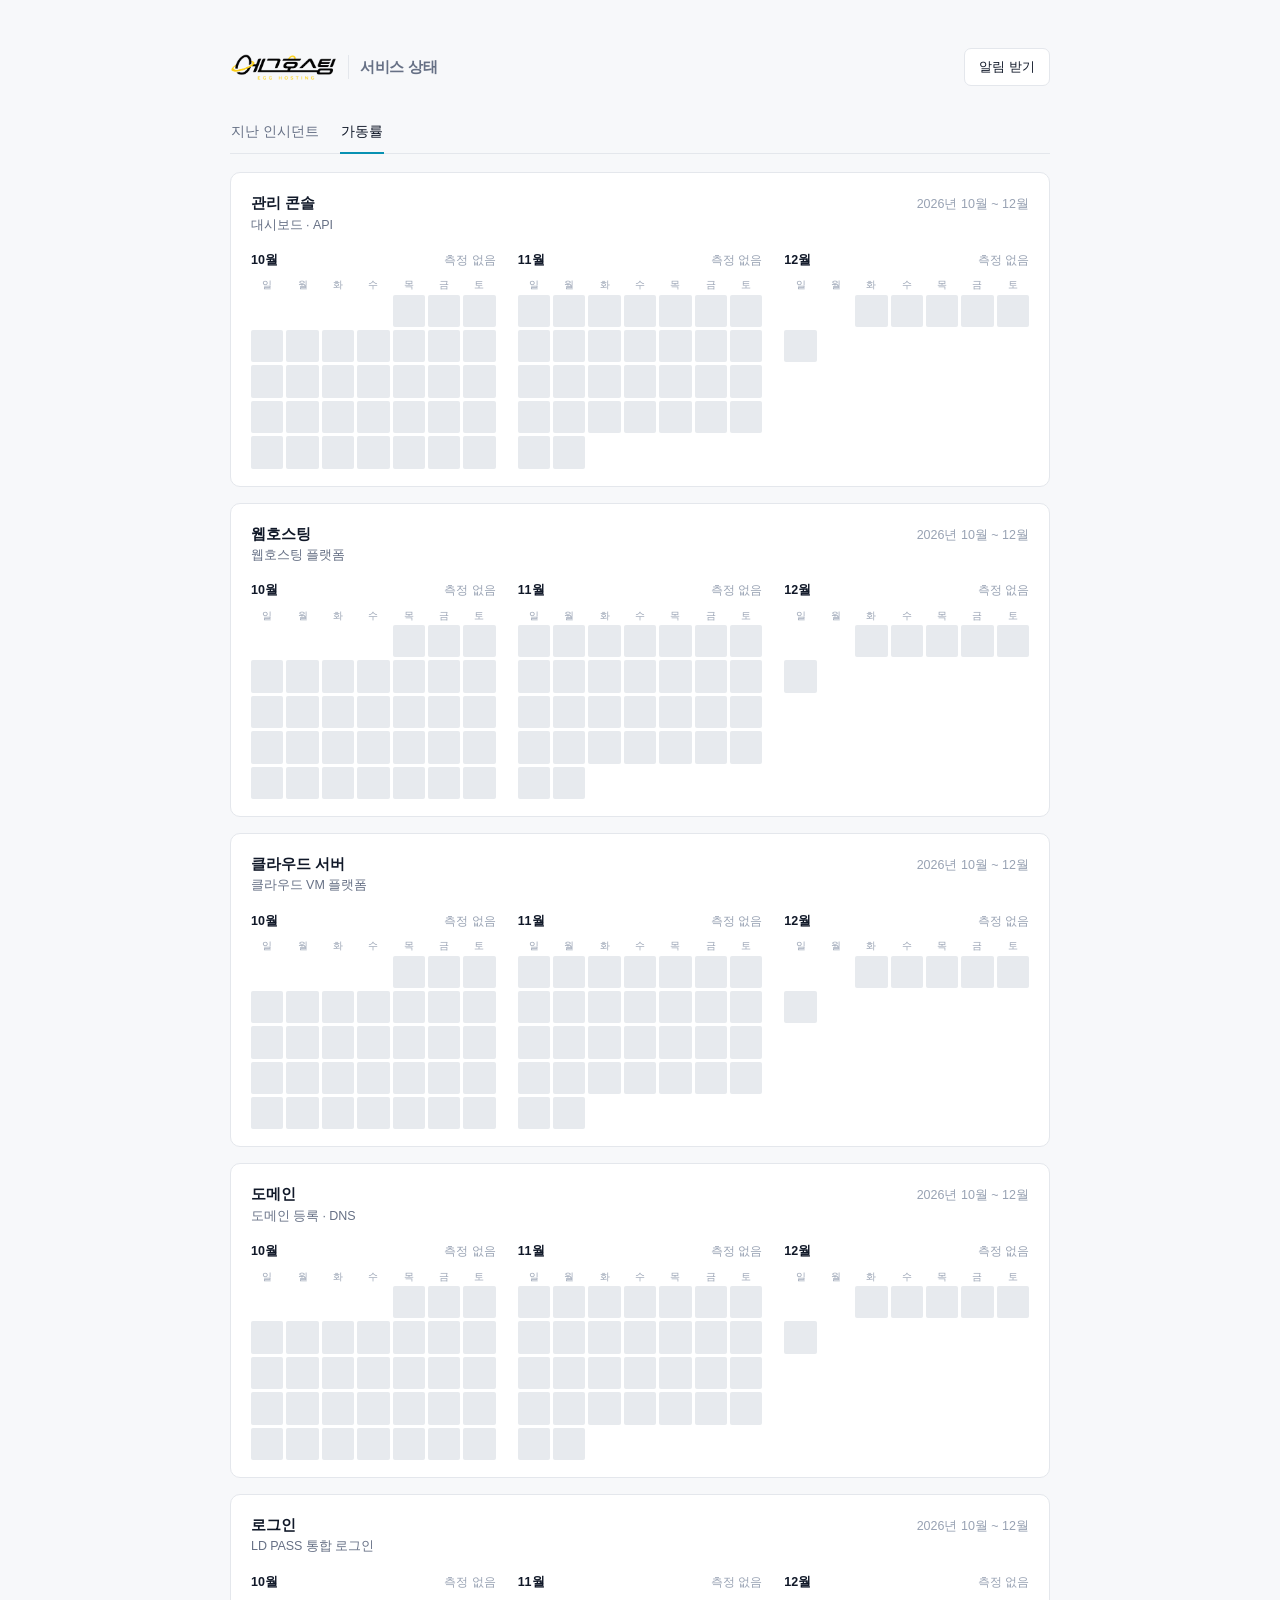
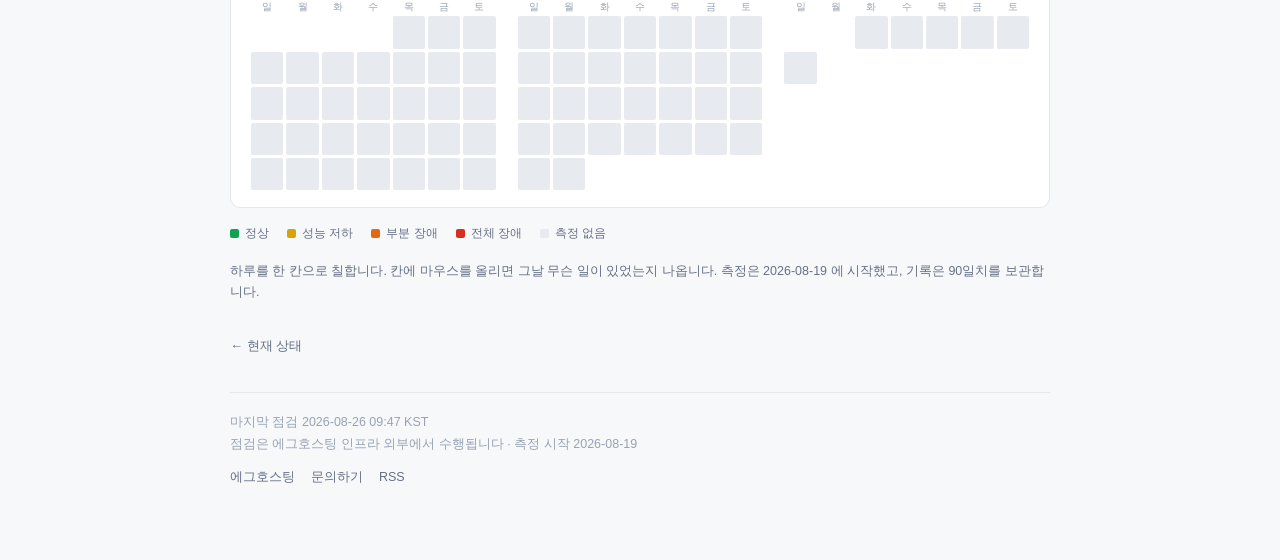
==== docs/uptime/index.html @ f5d3a3f4 "feat: 가동률 화면(/uptime) — 월 달력으로 status.claude.com/uptime 과 같은 형태다. 컴포넌트마다 석 달 달력을 놓고 하루를 한 칸으로 칠한다. 달" ====
<!doctype html>
<html lang="ko">
<head>
<meta charset="utf-8">
<meta name="viewport" content="width=device-width, initial-scale=1">
<title>가동률 — 에그호스팅 서비스 상태</title>
<meta name="description" content="에그호스팅 서비스별 월간 가동률. 에그호스팅 인프라 외부에서 측정합니다.">
<meta name="robots" content="noindex">
<link rel="alternate" type="application/rss+xml" title="에그호스팅 서비스 상태" href="../feed.xml">
<link rel="icon" type="image/png" href="../favicon.png">
<link rel="stylesheet" href="../common.css">
<style>
  /* 컴포넌트 한 덩어리 */
  .uc{border:1px solid var(--line);background:var(--surface);border-radius:10px;
    padding:19px 20px 17px;margin-bottom:16px}
  .uc-head{display:flex;align-items:baseline;justify-content:space-between;gap:14px;
    flex-wrap:wrap;margin-bottom:16px}
  .uc-name{font-size:14.5px;font-weight:600;letter-spacing:-.005em}
  .uc-desc{display:block;font-size:12.5px;color:var(--muted);font-weight:400;margin-top:1px}
  .uc-range{font-size:12.5px;color:var(--faint);white-space:nowrap;font-variant-numeric:tabular-nums}

  /* 달력 석 달 */
  .months{display:grid;grid-template-columns:repeat(3,1fr);gap:22px}
  .month-head{display:flex;align-items:baseline;justify-content:space-between;gap:8px;margin-bottom:8px}
  .month-name{font-size:12.5px;font-weight:600;margin:0}
  .month-rate{font-size:12px;color:var(--muted);font-variant-numeric:tabular-nums}
  .month-rate.none{color:var(--faint)}

  /* 요일 머리 + 날짜 칸. 한 줄 7칸으로 실제 달력처럼 놓는다. */
  .dow{display:grid;grid-template-columns:repeat(7,1fr);gap:3px;margin-bottom:3px}
  .dow span{font-size:9.5px;color:var(--faint);text-align:center;line-height:1.4}
  .days{display:grid;grid-template-columns:repeat(7,1fr);gap:3px}
  .day{aspect-ratio:1;border-radius:2px;background:var(--nodata);cursor:default;
    transition:opacity .1s}
  .day.ok{background:var(--ok)} .day.degraded{background:var(--degraded)}
  .day.partial{background:var(--partial)} .day.major{background:var(--major)}
  .day.blank{background:transparent;cursor:default}
  .day:not(.blank):hover{opacity:.6}

  .cap{margin:18px 0 0;font-size:12.5px;color:var(--muted);line-height:1.7}

  @media (max-width:640px){
    .months{grid-template-columns:1fr;gap:20px}
    .uc{padding:16px 14px 14px}
  }
</style>
</head>
<body>
<div class="wrap">
  <header>
    <div class="brand">
      <a href="https://egghosting.com" title="에그호스팅">
        <img class="logo-light" src="../logo-light.png" alt="에그호스팅" width="320" height="81">
        <img class="logo-dark" src="../logo-dark.png" alt="에그호스팅" width="320" height="81">
      </a>
      <h1>서비스 상태</h1>
    </div>
    <div class="subscribe">
      <button class="sub-btn" id="subBtn" aria-expanded="false">알림 받기</button>
      <div class="sub-panel" id="subPanel">
        <p>RSS 리더에 아래 주소를 등록하면 인시던트가 올라올 때 알림을 받을 수 있습니다.</p>
        <a href="../feed.xml" id="feedLink">RSS 피드 열기</a>
      </div>
    </div>
  </header>

  <nav class="tabs">
    <a href="../#incidents">지난 인시던트</a>
    <a href="./" class="on" aria-current="page">가동률</a>
  </nav>

  <div id="panel"></div>

  <div class="legend">
    <span><i class="ok"></i>정상</span>
    <span><i class="degraded"></i>성능 저하</span>
    <span><i class="partial"></i>부분 장애</span>
    <span><i class="major"></i>전체 장애</span>
    <span><i></i>측정 없음</span>
  </div>

  <p class="cap" id="cap">하루를 한 칸으로 칠합니다. 칸에 마우스를 올리면 그날 무슨 일이 있었는지 나옵니다.</p>

  <p class="back"><a href="../">← 현재 상태</a></p>

  <footer>
    <p id="checked">—</p>
    <p id="meta">점검은 에그호스팅 인프라 외부에서 수행됩니다</p>
    <p class="foot-links">
      <a href="https://egghosting.com">에그호스팅</a>
      <a href="https://egghosting.com/support">문의하기</a>
      <a href="../feed.xml">RSS</a>
    </p>
  </footer>
</div>

<div id="tip" role="tooltip"></div>

<script src="../common.js"></script>
<script>
/* 몇 달치를 보여줄지. status.claude.com 과 같이 석 달. */
const MONTHS = 3;

/* 보관 기간(probe.mjs 의 RETAIN_DAYS)보다 뒤로는 갈 수 없다. 데이터가 지워져 있다. */
const RETAIN_DAYS = 90;

const DOW = ['일', '월', '화', '수', '목', '금', '토'];

let STATE = null;
let CORRECTIONS = [];

/** 오늘(KST)의 연·월. 달력의 기준점이다. */
function thisMonth() {
  const k = new Date(Date.now() + 9 * 3600 * 1000);
  return { y: k.getUTCFullYear(), m: k.getUTCMonth() + 1 };
}

function shift({ y, m }, by) {
  const t = (y * 12 + (m - 1)) + by;
  return { y: Math.floor(t / 12), m: (t % 12) + 1 };
}

const pad = (n) => String(n).padStart(2, '0');
const keyOf = (y, m, d) => `${y}-${pad(m)}-${pad(d)}`;

/** 그 달의 날짜 키를 전부. 오늘 이후는 뺀다 — 아직 오지 않은 날을 회색으로 그리면 장애처럼 보인다. */
function daysOf(y, m) {
  const last = new Date(Date.UTC(y, m, 0)).getUTCDate();
  const today = dayKeys(1)[0];
  const out = [];
  for (let d = 1; d <= last; d += 1) {
    const key = keyOf(y, m, d);
    out.push({ key, future: key > today });
  }
  return out;
}

/** 그 달 무슨 요일부터 시작하는지. 앞을 빈 칸으로 채워 달력 모양을 맞춘다. */
const firstDow = (y, m) => new Date(Date.UTC(y, m - 1, 1)).getUTCDay();

/**
 * 한 달 가동률.
 *
 * <p>잰 날만 센다. 측정 시작 전이나 빠진 날을 100%로 치면 실제보다 좋아 보인다.
 * 잰 날이 하나도 없으면 숫자를 만들지 않고 「측정 없음」이라고 쓴다.
 */
function monthRate(perDay, y, m) {
  let ok = 0;
  let total = 0;
  let measured = 0;
  for (const { key } of daysOf(y, m)) {
    const c = perDay[key];
    if (!c || !c.total) continue;
    ok += c.ok;
    total += c.total;
    measured += 1;
  }
  if (!total) return { text: '측정 없음', none: true, measured: 0 };
  const pct = (ok / total) * 100;
  // 99.999% 를 100% 로 올려 적지 않는다. 한 번이라도 떨어졌으면 100 이 아니다.
  const text = (ok === total ? '100' : Math.floor(pct * 100) / 100).toString() + '%';
  return { text, none: false, measured };
}

function tipFor(compId, key, cell) {
  const g = grade(cell);
  const measured = Boolean(cell && cell.total);
  const started = STATE && STATE.startedAt;
  const state = measured ? g.label : (started && key < started ? '측정 시작 전' : '측정 없음');
  const cause = causeText(cell);
  const slow = cell && cell.slow ? cell.slow : 0;
  const fix = CORRECTIONS.find((c) => c.component === compId && c.day === key);
  return `<div class="t-date">${esc(longDate(key))}</div>
    <div class="t-state"><i class="${measured ? g.cls : ''}"></i>${esc(state)}</div>
    ${measured && SHOW_UPTIME ? `<div class="t-sub">${esc(downtimeText(cell))}</div>` : ''}
    ${cause ? `<div class="t-sub">${esc(cause)}</div>` : ''}
    ${slow ? `<div class="t-sub">느린 응답 ${slow}회</div>` : ''}
    ${fix ? `<div class="t-fix">보정됨 · ${esc(fix.reason)}</div>` : ''}`;
}

function render() {
  const comps = STATE.components || [];
  const daily = STATE.daily || {};
  const base = thisMonth();
  const months = [];
  for (let i = MONTHS - 1; i >= 0; i -= 1) months.push(shift(base, -i));

  const rangeText = `${months[0].y}년 ${months[0].m}월 ~ ${months[months.length - 1].m}월`;

  document.getElementById('panel').innerHTML = comps.map((c) => {
    const perDay = daily[c.id] || {};
    const cal = months.map(({ y, m }) => {
      const rate = monthRate(perDay, y, m);
      const blanks = Array.from({ length: firstDow(y, m) }, () => '<div class="day blank"></div>').join('');
      const cells = daysOf(y, m).map(({ key, future }) => {
        if (future) return '<div class="day blank"></div>';
        const g = grade(perDay[key]);
        return `<div class="day ${g.cls}" data-comp="${esc(c.id)}" data-key="${esc(key)}"></div>`;
      }).join('');
      return `<div class="month">
        <div class="month-head">
          <h3 class="month-name">${y === base.y ? '' : y + '년 '}${m}월</h3>
          ${SHOW_UPTIME ? `<span class="month-rate${rate.none ? ' none' : ''}">${esc(rate.text)}</span>` : ''}
        </div>
        <div class="dow">${DOW.map((d) => `<span>${d}</span>`).join('')}</div>
        <div class="days">${blanks}${cells}</div>
      </div>`;
    }).join('');

    return `<section class="uc">
      <div class="uc-head">
        <span class="uc-name">${esc(c.name)}<span class="uc-desc">${esc(c.desc)}</span></span>
        <span class="uc-range">${esc(rangeText)}</span>
      </div>
      <div class="months">${cal}</div>
    </section>`;
  }).join('');

  /* 칸이 많아 개별 리스너 대신 위임으로 처리한다. */
  const panel = document.getElementById('panel');
  panel.onmouseover = (e) => {
    const day = e.target.closest('.day');
    if (!day || !day.dataset.key) return;
    const cell = (daily[day.dataset.comp] || {})[day.dataset.key];
    showTip(day, tipFor(day.dataset.comp, day.dataset.key, cell));
  };
  panel.onmouseout = (e) => { if (e.target.closest('.day')) hideTip(); };
  panel.onmouseleave = hideTip;

  document.getElementById('checked').textContent =
    `마지막 점검 ${STATE.updatedAt ? fmtKst(STATE.updatedAt) : '—'}`;
  document.getElementById('meta').textContent =
    '점검은 에그호스팅 인프라 외부에서 수행됩니다'
    + (STATE.startedAt ? ` · 측정 시작 ${STATE.startedAt}` : '');

  if (STATE.startedAt) {
    document.getElementById('cap').textContent =
      `하루를 한 칸으로 칠합니다. 칸에 마우스를 올리면 그날 무슨 일이 있었는지 나옵니다.`
      + ` 측정은 ${STATE.startedAt} 에 시작했고, 기록은 ${RETAIN_DAYS}일치를 보관합니다.`;
  }
}

/* ── 구독 패널 (현재 상태 화면과 같은 동작) ── */
const subBtn = document.getElementById('subBtn');
const subPanel = document.getElementById('subPanel');
subBtn.addEventListener('click', () => {
  const open = subPanel.classList.toggle('open');
  subBtn.setAttribute('aria-expanded', String(open));
});
document.addEventListener('click', (e) => {
  if (subPanel.contains(e.target) || subBtn.contains(e.target)) return;
  subPanel.classList.remove('open');
  subBtn.setAttribute('aria-expanded', 'false');
});
document.getElementById('feedLink').href = new URL('../feed.xml', location.href).href;

function load() {
  fetch('../state.json', noStore)
    .then((r) => { if (!r.ok) throw new Error('HTTP ' + r.status); return r.json(); })
    .then((state) => {
      STATE = state;
      CORRECTIONS = Array.isArray(state.corrections) ? state.corrections : [];
      render();
    })
    .catch(() => {
      document.getElementById('panel').innerHTML =
        '<p class="cap">가동률을 불러오지 못했습니다.</p>';
    });
}

load();
setInterval(load, 300000);
window.addEventListener('scroll', hideTip, { passive: true });
</script>
</body>
</html>
---- docs/common.css ----
/*
  두 화면(현재 상태 · 가동률)이 같이 쓰는 껍데기.

  색·글꼴·헤더·푸터·툴팁이 여기 있다. 한쪽만 고쳐서 두 화면이 달라 보이는 일이
  없게 하려고 뺐다.
*/
  :root{
    --bg:#f7f8fa; --surface:#fff; --line:#e4e7ec; --line-soft:#eef0f4;
    --fg:#101828; --muted:#667085; --faint:#98a2b3;
    --accent:#0891b2;
    --ok:#12a150; --degraded:#d9a209; --partial:#e2680f; --major:#d92d20;
    --nodata:#e7eaee;
    --tip-bg:#1d2530; --tip-fg:#eef2f6; --tip-muted:#a7b2be; --tip-line:#333d4b;
  }
  @media (prefers-color-scheme:dark){
    :root{
      --bg:#0f1115; --surface:#161a21; --line:#252b35; --line-soft:#1e232b;
      --fg:#e6edf3; --muted:#93a0ae; --faint:#6b7885;
      --accent:#22d3ee;
      --ok:#2ea86a; --degraded:#c99a12; --partial:#d4711d; --major:#e05353;
      --nodata:#232830;
      --tip-bg:#252b35; --tip-fg:#e6edf3; --tip-muted:#93a0ae; --tip-line:#39414d;
    }
  }

  *{box-sizing:border-box}
  html{-webkit-text-size-adjust:100%}
  body{
    margin:0;background:var(--bg);color:var(--fg);
    font-family:-apple-system,BlinkMacSystemFont,"Pretendard","Apple SD Gothic Neo","Malgun Gothic",sans-serif;
    line-height:1.55;-webkit-font-smoothing:antialiased;
  }
  .wrap{max-width:860px;margin:0 auto;padding:48px 20px 72px}

  /* 헤더 · 구독 */
  header{display:flex;align-items:center;justify-content:space-between;gap:16px;
    flex-wrap:wrap;margin-bottom:30px}
  .brand{display:flex;align-items:center;gap:11px;min-width:0}
  .brand a{display:inline-flex;align-items:center;text-decoration:none}
  .brand img{height:27px;width:auto;display:block}
  /* 로고는 밝은 배경용·어두운 배경용 두 벌이다. 테마에 맞는 쪽만 남긴다. */
  .brand .logo-dark{display:none}
  @media (prefers-color-scheme:dark){
    .brand .logo-light{display:none}
    .brand .logo-dark{display:block}
  }
  .brand h1{font-size:15px;margin:0;font-weight:600;color:var(--muted);
    letter-spacing:-.01em;padding-left:11px;border-left:1px solid var(--line);
    white-space:nowrap}
  .subscribe{position:relative}
  .sub-btn{font:inherit;font-size:13px;font-weight:550;color:var(--fg);cursor:pointer;
    background:var(--surface);border:1px solid var(--line);border-radius:7px;padding:8px 14px}
  .sub-btn:hover{background:var(--line-soft)}
  .sub-panel{position:absolute;right:0;top:calc(100% + 7px);width:272px;z-index:20;
    background:var(--surface);border:1px solid var(--line);border-radius:9px;
    padding:15px 16px;box-shadow:0 8px 24px rgba(16,24,40,.10);display:none}
  .sub-panel.open{display:block}
  .sub-panel p{margin:0 0 10px;font-size:12.5px;color:var(--muted);line-height:1.65}
  .sub-panel a{display:inline-block;font-size:13px;color:var(--accent);text-decoration:none;font-weight:550}
  .sub-panel a:hover{text-decoration:underline}

  /* 범례 */
  .legend{display:flex;flex-wrap:wrap;gap:7px 18px;margin-top:12px;font-size:12px;color:var(--muted)}
  .legend span{display:inline-flex;align-items:center;gap:6px}
  .legend i{width:9px;height:9px;border-radius:2px;display:inline-block;background:var(--nodata)}
  .legend i.ok{background:var(--ok)} .legend i.degraded{background:var(--degraded)}
  .legend i.partial{background:var(--partial)} .legend i.major{background:var(--major)}

  /* 호버 툴팁 */
  #tip{position:fixed;z-index:60;pointer-events:none;opacity:0;transition:opacity .1s;
    background:var(--tip-bg);color:var(--tip-fg);border-radius:8px;padding:10px 13px;
    font-size:12.5px;line-height:1.6;max-width:270px;
    box-shadow:0 6px 20px rgba(16,24,40,.22)}
  #tip.show{opacity:1}
  #tip .t-date{font-weight:650;font-size:12.5px;margin-bottom:3px}
  #tip .t-state{display:flex;align-items:center;gap:6px;font-weight:550}
  #tip .t-state i{width:8px;height:8px;border-radius:2px;display:inline-block;background:var(--nodata)}
  #tip .t-state i.ok{background:var(--ok)} #tip .t-state i.degraded{background:var(--degraded)}
  #tip .t-state i.partial{background:var(--partial)} #tip .t-state i.major{background:var(--major)}
  #tip .t-fix{margin-top:5px;padding-top:5px;border-top:1px solid var(--tip-line);color:var(--tip-muted);font-size:11px}
  #tip .t-sub{color:var(--tip-muted);font-size:12px;margin-top:2px}
  #tip .t-inc{margin-top:8px;padding-top:8px;border-top:1px solid var(--tip-line);font-size:12px}
  #tip .t-inc .t-inc-h{display:block;color:var(--tip-muted);margin-bottom:3px}
  #tip .t-inc b{display:block;font-weight:550;margin-bottom:2px;line-height:1.45}
  #tip .t-inc b:last-child{margin-bottom:0}

  .section-title{font-size:15px;font-weight:650;margin:40px 0 6px;letter-spacing:-.01em}
  .section-sub{margin:0 0 16px;font-size:12.5px;color:var(--muted)}

  footer{margin-top:36px;padding-top:18px;border-top:1px solid var(--line);
    color:var(--faint);font-size:12.5px;line-height:1.8}
  footer p{margin:0}
  footer a{color:var(--muted);text-decoration:none}
  footer a:hover{color:var(--fg);text-decoration:underline}
  .foot-links{margin-top:10px;display:flex;flex-wrap:wrap;gap:16px}

  @media (max-width:560px){
    .wrap{padding:34px 15px 56px}
    #tip{max-width:220px}
  }

  /* 화면 사이 이동. status.claude.com 의 Incidents | Uptime 자리다. */
  .tabs{display:flex;gap:20px;margin:36px 0 18px;border-bottom:1px solid var(--line)}
  .tabs a{font-size:13.5px;font-weight:550;color:var(--muted);text-decoration:none;
    padding:0 1px 9px;margin-bottom:-1px;border-bottom:2px solid transparent}
  .tabs a:hover{color:var(--fg)}
  .tabs a.on{color:var(--fg);border-bottom-color:var(--accent)}
  .back{margin-top:32px;font-size:13px}
  .back a{color:var(--muted);text-decoration:none}
  .back a:hover{color:var(--fg);text-decoration:underline}
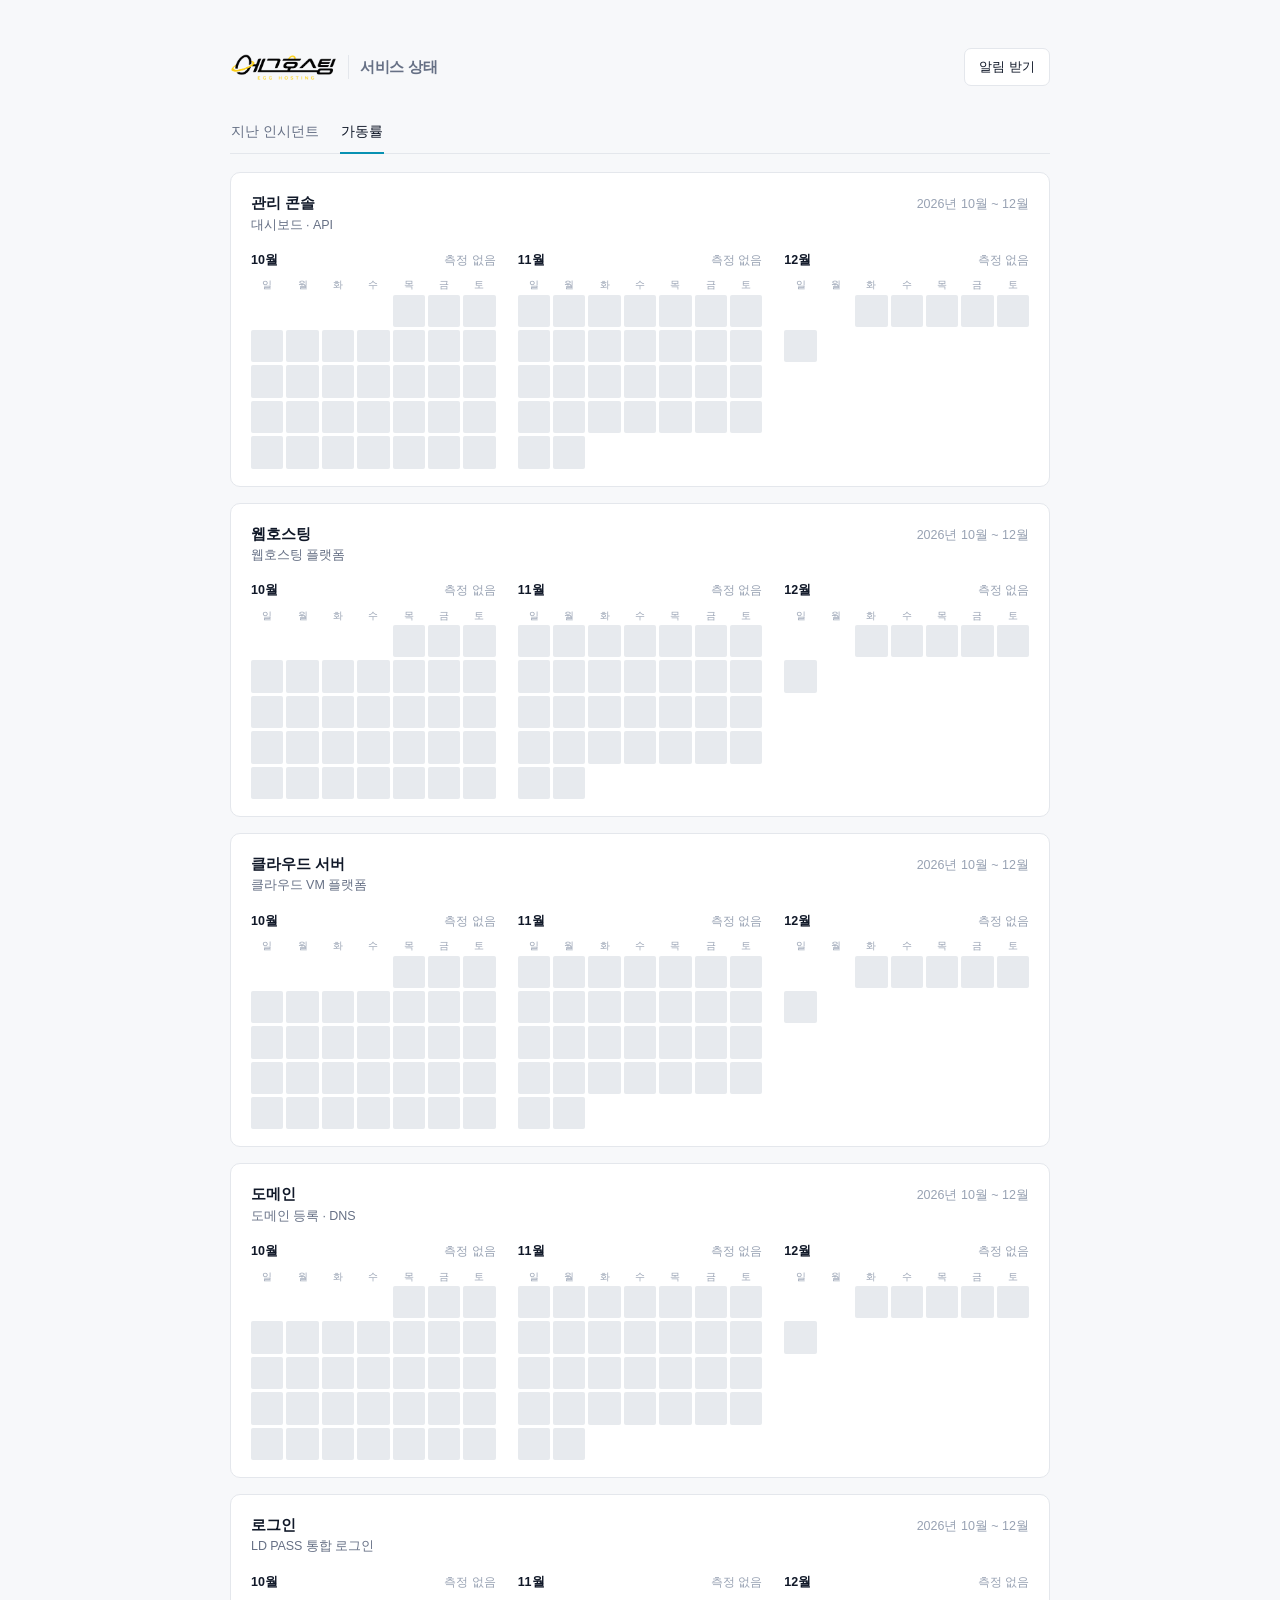
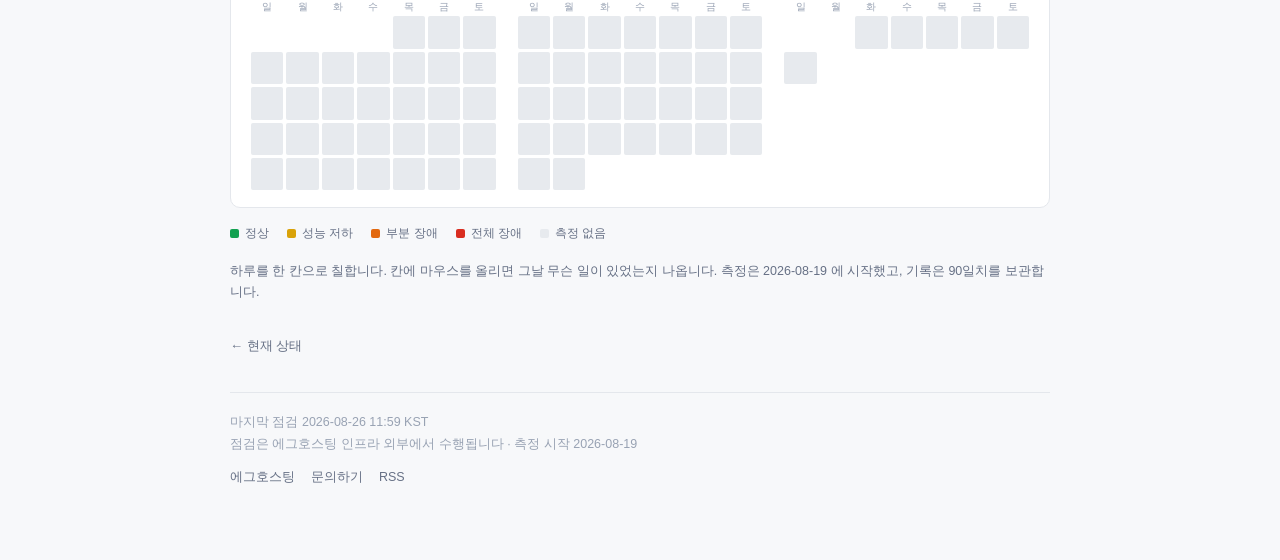
==== commit 960f87fd: "fix(uptime): 측정 시작 전의 달은 안 그린다 석 달을 고정으로 그리니 6·7월이 빈 회색 격자로 남아 가로의 2/3 를 먹었다. 클로드는 석 달치 데이터가 다 있어서 꽉" ====
--- a/docs/uptime/index.html
+++ b/docs/uptime/index.html
@@ -21,6 +21,8 @@
 
   /* 달력 석 달 */
   .months{display:grid;grid-template-columns:repeat(3,1fr);gap:22px}
+  /* 달이 적을 때 한 칸이 화면 폭만큼 늘어나면 네모가 커져서 달력으로 안 보인다. */
+  .months.few{grid-template-columns:repeat(auto-fit,minmax(0,220px));justify-content:start}
   .month-head{display:flex;align-items:baseline;justify-content:space-between;gap:8px;margin-bottom:8px}
   .month-name{font-size:12.5px;font-weight:600;margin:0}
   .month-rate{font-size:12px;color:var(--muted);font-variant-numeric:tabular-nums}
@@ -182,8 +184,22 @@
   const comps = STATE.components || [];
   const daily = STATE.daily || {};
   const base = thisMonth();
+  /*
+    측정 시작 전의 달은 그리지 않는다.
+
+    석 달을 고정으로 그리면 시작 전 달이 빈 회색 격자로 남아 가로의 절반을 먹는다.
+    없는 걸 자리까지 잡아 보여줄 이유가 없다. 데이터가 쌓이면 저절로 석 달이 된다.
+  */
+  const started = STATE.startedAt ? { y: Number(STATE.startedAt.slice(0, 4)), m: Number(STATE.startedAt.slice(5, 7)) } : null;
   const months = [];
-  for (let i = MONTHS - 1; i >= 0; i -= 1) months.push(shift(base, -i));
+  for (let i = MONTHS - 1; i >= 0; i -= 1) {
+    const m = shift(base, -i);
+    if (started && (m.y * 12 + m.m) < (started.y * 12 + started.m)) {
+      continue;
+    }
+    months.push(m);
+  }
+  if (months.length === 0) months.push(base);
 
   const rangeText = `${months[0].y}년 ${months[0].m}월 ~ ${months[months.length - 1].m}월`;
 
@@ -212,7 +228,7 @@
         <span class="uc-name">${esc(c.name)}<span class="uc-desc">${esc(c.desc)}</span></span>
         <span class="uc-range">${esc(rangeText)}</span>
       </div>
-      <div class="months">${cal}</div>
+      <div class="months${months.length < 3 ? ' few' : ''}">${cal}</div>
     </section>`;
   }).join('');
 
--- a/docs/common.css
+++ b/docs/common.css
@@ -108,3 +108,8 @@
   .back{margin-top:32px;font-size:13px}
   .back a{color:var(--muted);text-decoration:none}
   .back a:hover{color:var(--fg);text-decoration:underline}
+
+  /* 막대 위 한 줄. status.claude.com 의 「Uptime over the past 90 days.」 자리다. */
+  .uptime-link{margin:0 0 10px;font-size:12.5px;color:var(--muted)}
+  .uptime-link a{color:var(--accent);text-decoration:none}
+  .uptime-link a:hover{text-decoration:underline}
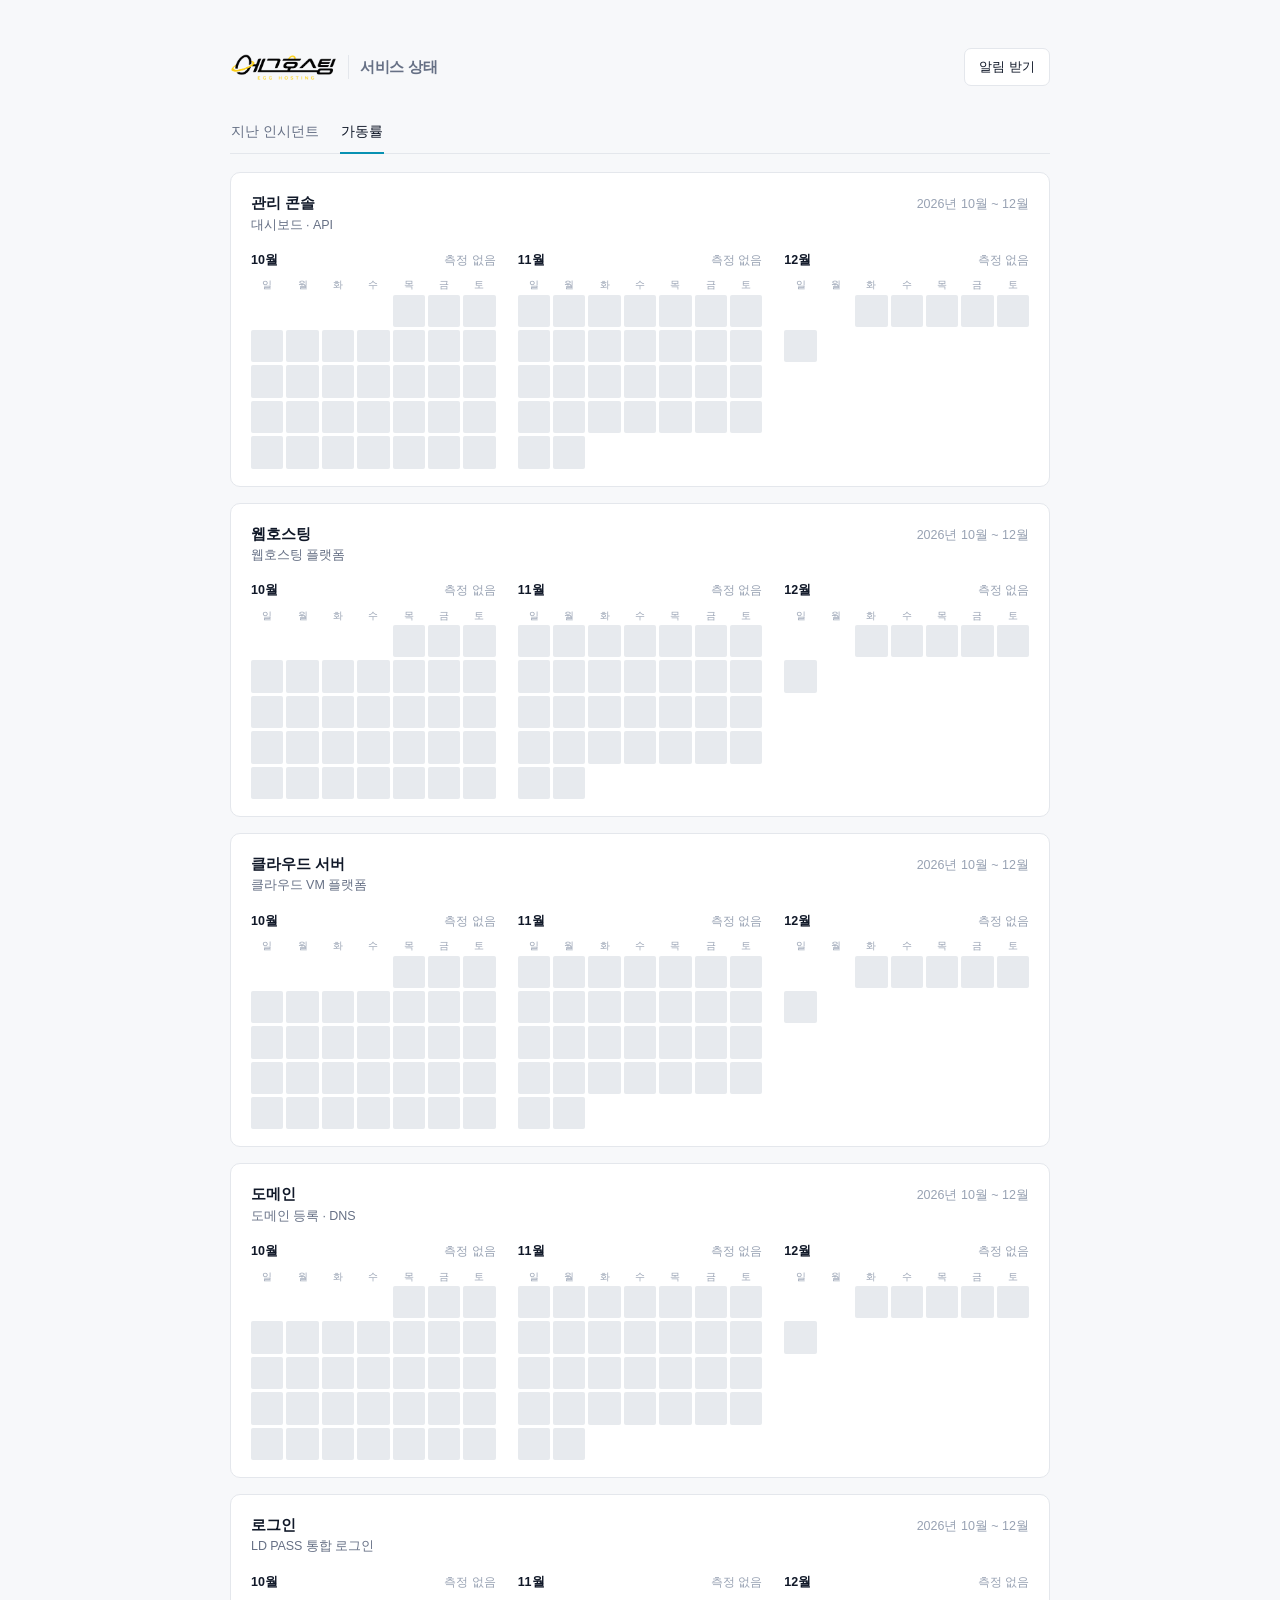
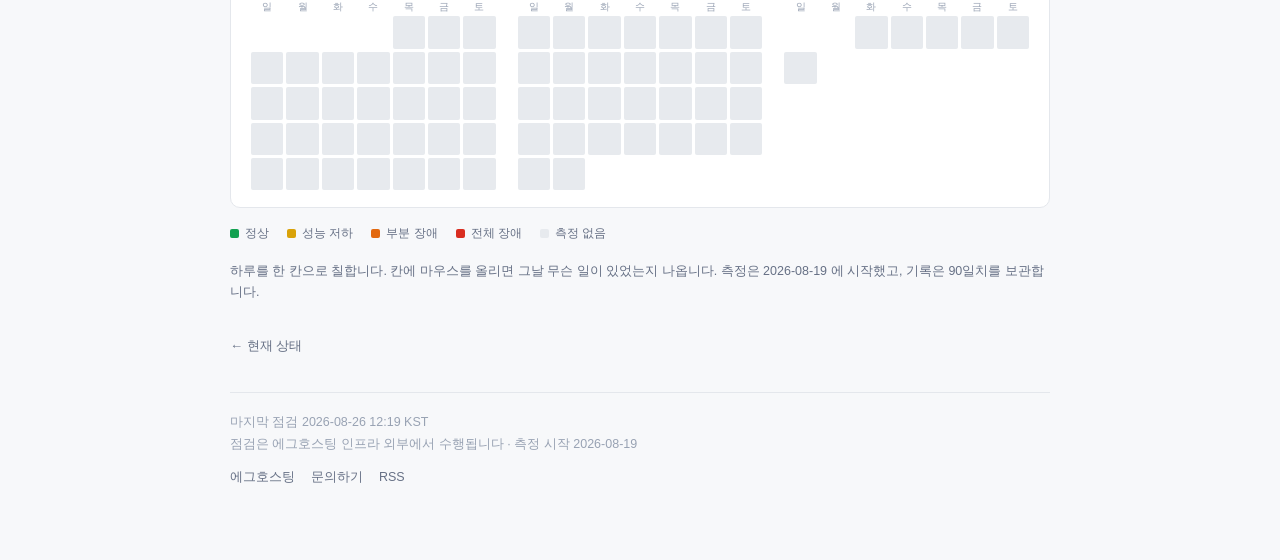
==== commit e910018e: "fix(uptime): 한 달뿐일 때 「8월 ~ 8월」 이라고 쓰지 않는다 측정 시작 전 달을 안 그리게 하고 나니 한 달만 남았는데, 기간 문구가 「2026년 8월 ~ 8월」 로" ====
--- a/docs/uptime/index.html
+++ b/docs/uptime/index.html
@@ -201,7 +201,14 @@
   }
   if (months.length === 0) months.push(base);
 
-  const rangeText = `${months[0].y}년 ${months[0].m}월 ~ ${months[months.length - 1].m}월`;
+  /* 한 달뿐이면 「8월 ~ 8월」 이라고 쓰지 않는다. 해가 갈리면 뒤쪽 해도 적는다. */
+  const first = months[0];
+  const last = months[months.length - 1];
+  const rangeText = months.length === 1
+    ? `${first.y}년 ${first.m}월`
+    : first.y === last.y
+      ? `${first.y}년 ${first.m}월 ~ ${last.m}월`
+      : `${first.y}년 ${first.m}월 ~ ${last.y}년 ${last.m}월`;
 
   document.getElementById('panel').innerHTML = comps.map((c) => {
     const perDay = daily[c.id] || {};
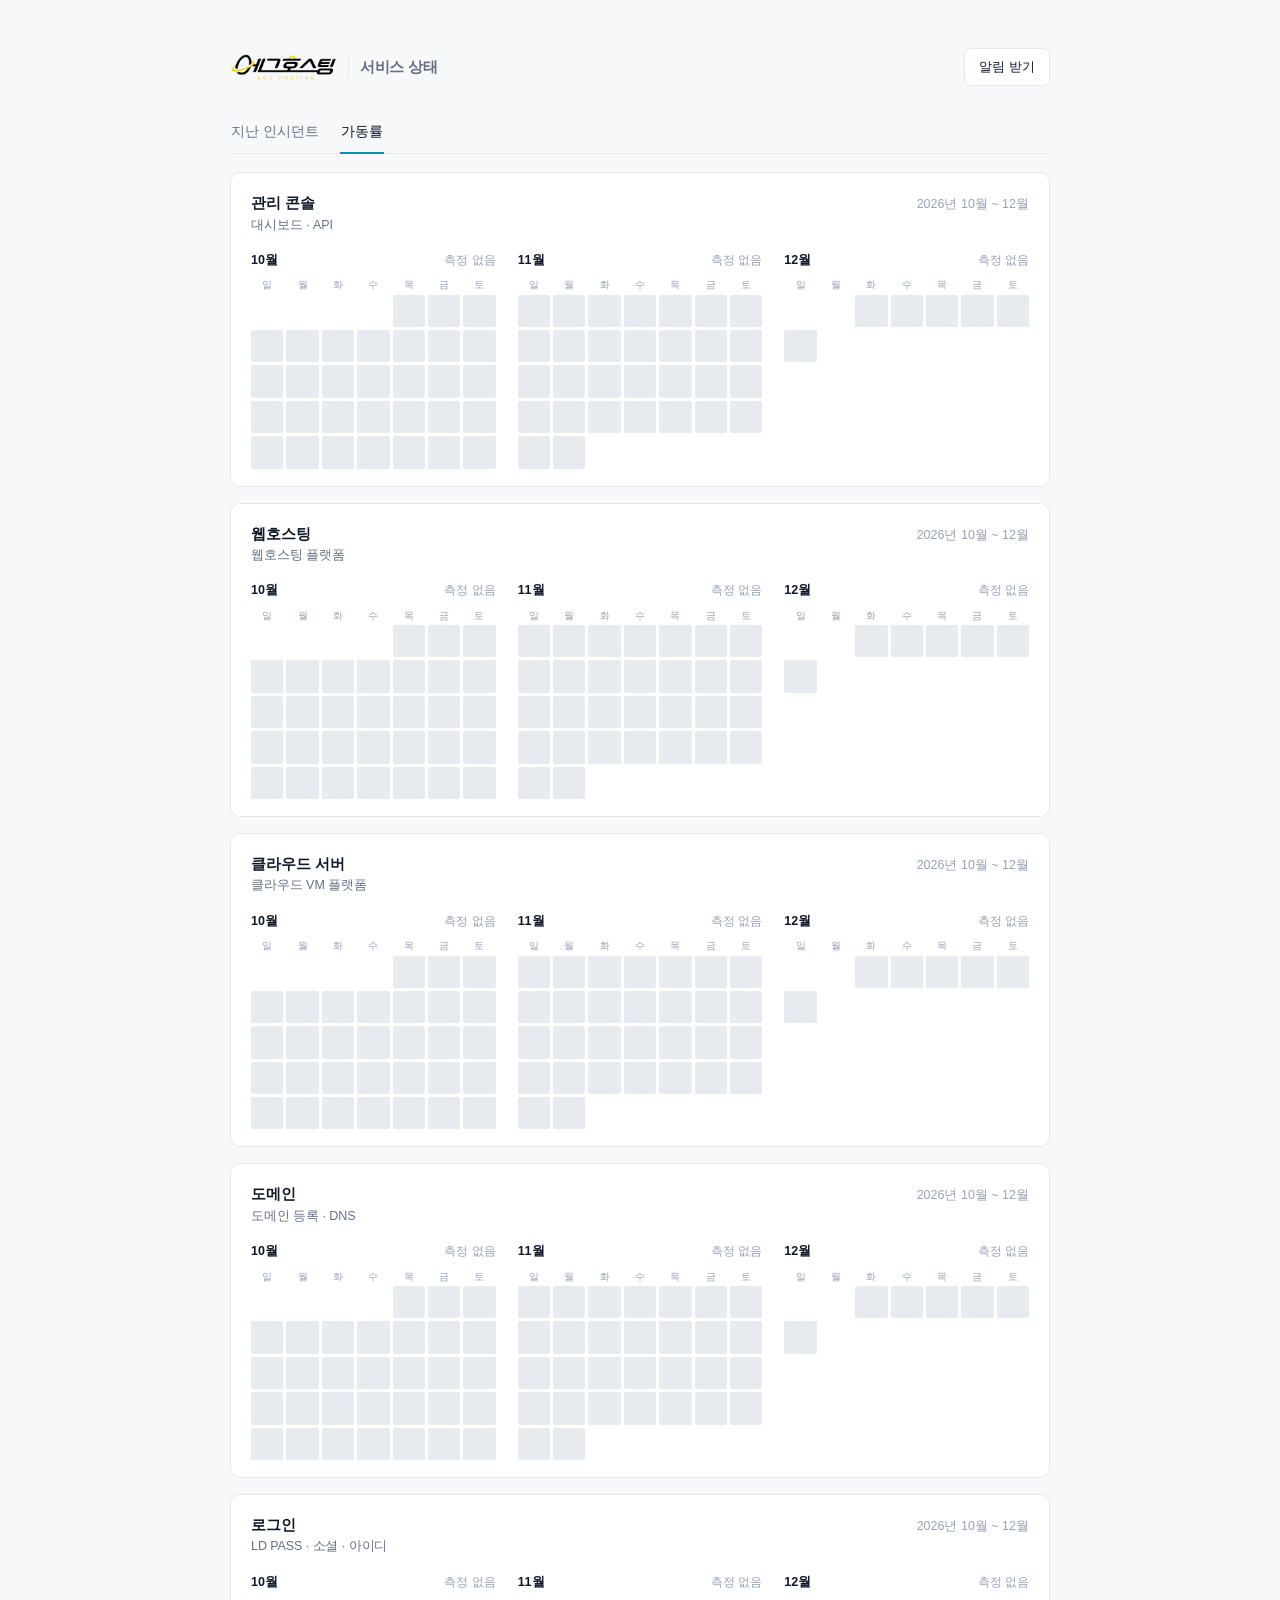
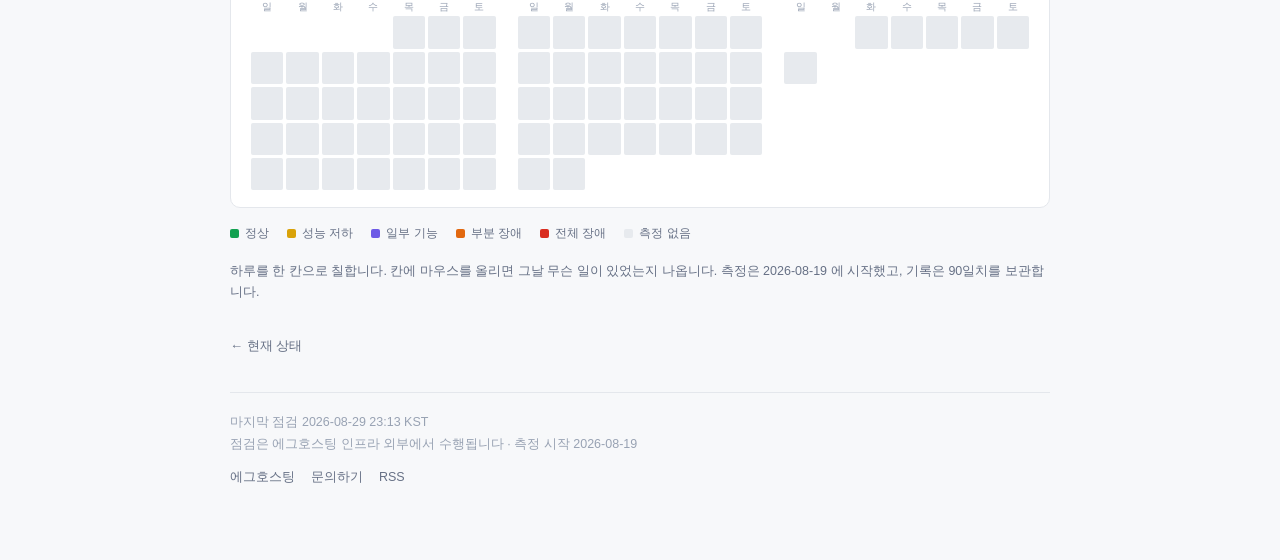
==== commit 58c29ed1: "fix(status): 기능 장애를 「성능 저하」로 부르지 않는다 뱃지 색만 갈랐지 막대와 툴팁은 여전히 「성능 저하」였다. 카카오 로그인은 느렸던 게 아니라 기능 하나가 죽은 것" ====
--- a/docs/uptime/index.html
+++ b/docs/uptime/index.html
@@ -35,6 +35,7 @@
   .day{aspect-ratio:1;border-radius:2px;background:var(--nodata);cursor:default;
     transition:opacity .1s}
   .day.ok{background:var(--ok)} .day.degraded{background:var(--degraded)}
+  .day.minor{background:var(--minor)}
   .day.partial{background:var(--partial)} .day.major{background:var(--major)}
   .day.blank{background:transparent;cursor:default}
   .day:not(.blank):hover{opacity:.6}
@@ -76,6 +77,7 @@
   <div class="legend">
     <span><i class="ok"></i>정상</span>
     <span><i class="degraded"></i>성능 저하</span>
+    <span><i class="minor"></i>일부 기능</span>
     <span><i class="partial"></i>부분 장애</span>
     <span><i class="major"></i>전체 장애</span>
     <span><i></i>측정 없음</span>
@@ -110,6 +112,8 @@
 
 let STATE = null;
 let CORRECTIONS = [];
+/* 사람이 적은 인시던트. 점검이 못 본 장애가 여기 담긴다. (compId → 날짜 → [인시던트]) */
+let INC_INDEX = {};
 
 /** 오늘(KST)의 연·월. 달력의 기준점이다. */
 function thisMonth() {
@@ -165,7 +169,8 @@
 }
 
 function tipFor(compId, key, cell) {
-  const g = grade(cell);
+  const incs = (INC_INDEX[compId] || {})[key] || [];
+  const g = grade(cell, incs);
   const measured = Boolean(cell && cell.total);
   const started = STATE && STATE.startedAt;
   const state = measured ? g.label : (started && key < started ? '측정 시작 전' : '측정 없음');
@@ -217,7 +222,7 @@
       const blanks = Array.from({ length: firstDow(y, m) }, () => '<div class="day blank"></div>').join('');
       const cells = daysOf(y, m).map(({ key, future }) => {
         if (future) return '<div class="day blank"></div>';
-        const g = grade(perDay[key]);
+        const g = grade(perDay[key], (INC_INDEX[c.id] || {})[key] || []);
         return `<div class="day ${g.cls}" data-comp="${esc(c.id)}" data-key="${esc(key)}"></div>`;
       }).join('');
       return `<div class="month">
@@ -277,12 +282,41 @@
 });
 document.getElementById('feedLink').href = new URL('../feed.xml', location.href).href;
 
+/* 날짜 키를 하루 넘긴다. 인시던트가 자정을 걸치면 양쪽 날에 다 걸어야 한다. */
+function nextKey(key) {
+  const [y, m, d] = key.split('-').map(Number);
+  const t = new Date(Date.UTC(y, m - 1, d + 1));
+  return keyOf(t.getUTCFullYear(), t.getUTCMonth() + 1, t.getUTCDate());
+}
+
+/* 인시던트를 (컴포넌트, 날짜) 로 색인한다. 목록 화면과 같은 규칙이다 —
+   두 화면이 같은 날을 다른 색으로 칠하면 안 된다. */
+function indexIncidents(list, ids) {
+  const idx = {};
+  for (const id of ids) idx[id] = {};
+  for (const inc of (Array.isArray(list) ? list : [])) {
+    const targets = Array.isArray(inc.components) && inc.components.length
+      ? inc.components.filter((id) => idx[id]) : ids;
+    const from = kst(inc.startedAt).key;
+    const to = inc.resolvedAt ? kst(inc.resolvedAt).key : from;
+    for (let k = from; ; k = nextKey(k)) {
+      for (const id of targets) (idx[id][k] = idx[id][k] || []).push(inc);
+      if (k >= to) break;
+    }
+  }
+  return idx;
+}
+
 function load() {
-  fetch('../state.json', noStore)
-    .then((r) => { if (!r.ok) throw new Error('HTTP ' + r.status); return r.json(); })
-    .then((state) => {
+  Promise.all([
+    fetch('../state.json', noStore)
+      .then((r) => { if (!r.ok) throw new Error('HTTP ' + r.status); return r.json(); }),
+    fetch('../incidents.json', noStore).then((r) => (r.ok ? r.json() : [])).catch(() => []),
+  ])
+    .then(([state, incidents]) => {
       STATE = state;
       CORRECTIONS = Array.isArray(state.corrections) ? state.corrections : [];
+      INC_INDEX = indexIncidents(incidents, (state.components || []).map((c) => c.id));
       render();
     })
     .catch(() => {
--- a/docs/common.css
+++ b/docs/common.css
@@ -9,6 +9,9 @@
     --fg:#101828; --muted:#667085; --faint:#98a2b3;
     --accent:#0891b2;
     --ok:#12a150; --degraded:#d9a209; --partial:#e2680f; --major:#d92d20;
+    /* 서비스는 도는데 기능 하나가 안 되는 경우. 초록→노랑→주황→빨강 이 줄과
+       섞이면 「얼마나 나쁜가」로 읽힌다. 그 줄 밖의 색을 써서 종류가 다름을 보인다. */
+    --minor:#6d5ae6;
     --nodata:#e7eaee;
     --tip-bg:#1d2530; --tip-fg:#eef2f6; --tip-muted:#a7b2be; --tip-line:#333d4b;
   }
@@ -18,6 +21,7 @@
       --fg:#e6edf3; --muted:#93a0ae; --faint:#6b7885;
       --accent:#22d3ee;
       --ok:#2ea86a; --degraded:#c99a12; --partial:#d4711d; --major:#e05353;
+      --minor:#8b7bf0;
       --nodata:#232830;
       --tip-bg:#252b35; --tip-fg:#e6edf3; --tip-muted:#93a0ae; --tip-line:#39414d;
     }
@@ -64,6 +68,7 @@
   .legend span{display:inline-flex;align-items:center;gap:6px}
   .legend i{width:9px;height:9px;border-radius:2px;display:inline-block;background:var(--nodata)}
   .legend i.ok{background:var(--ok)} .legend i.degraded{background:var(--degraded)}
+  .legend i.minor{background:var(--minor)}
   .legend i.partial{background:var(--partial)} .legend i.major{background:var(--major)}
 
   /* 호버 툴팁 */
@@ -76,6 +81,7 @@
   #tip .t-state{display:flex;align-items:center;gap:6px;font-weight:550}
   #tip .t-state i{width:8px;height:8px;border-radius:2px;display:inline-block;background:var(--nodata)}
   #tip .t-state i.ok{background:var(--ok)} #tip .t-state i.degraded{background:var(--degraded)}
+  #tip .t-state i.minor{background:var(--minor)}
   #tip .t-state i.partial{background:var(--partial)} #tip .t-state i.major{background:var(--major)}
   #tip .t-fix{margin-top:5px;padding-top:5px;border-top:1px solid var(--tip-line);color:var(--tip-muted);font-size:11px}
   #tip .t-sub{color:var(--tip-muted);font-size:12px;margin-top:2px}
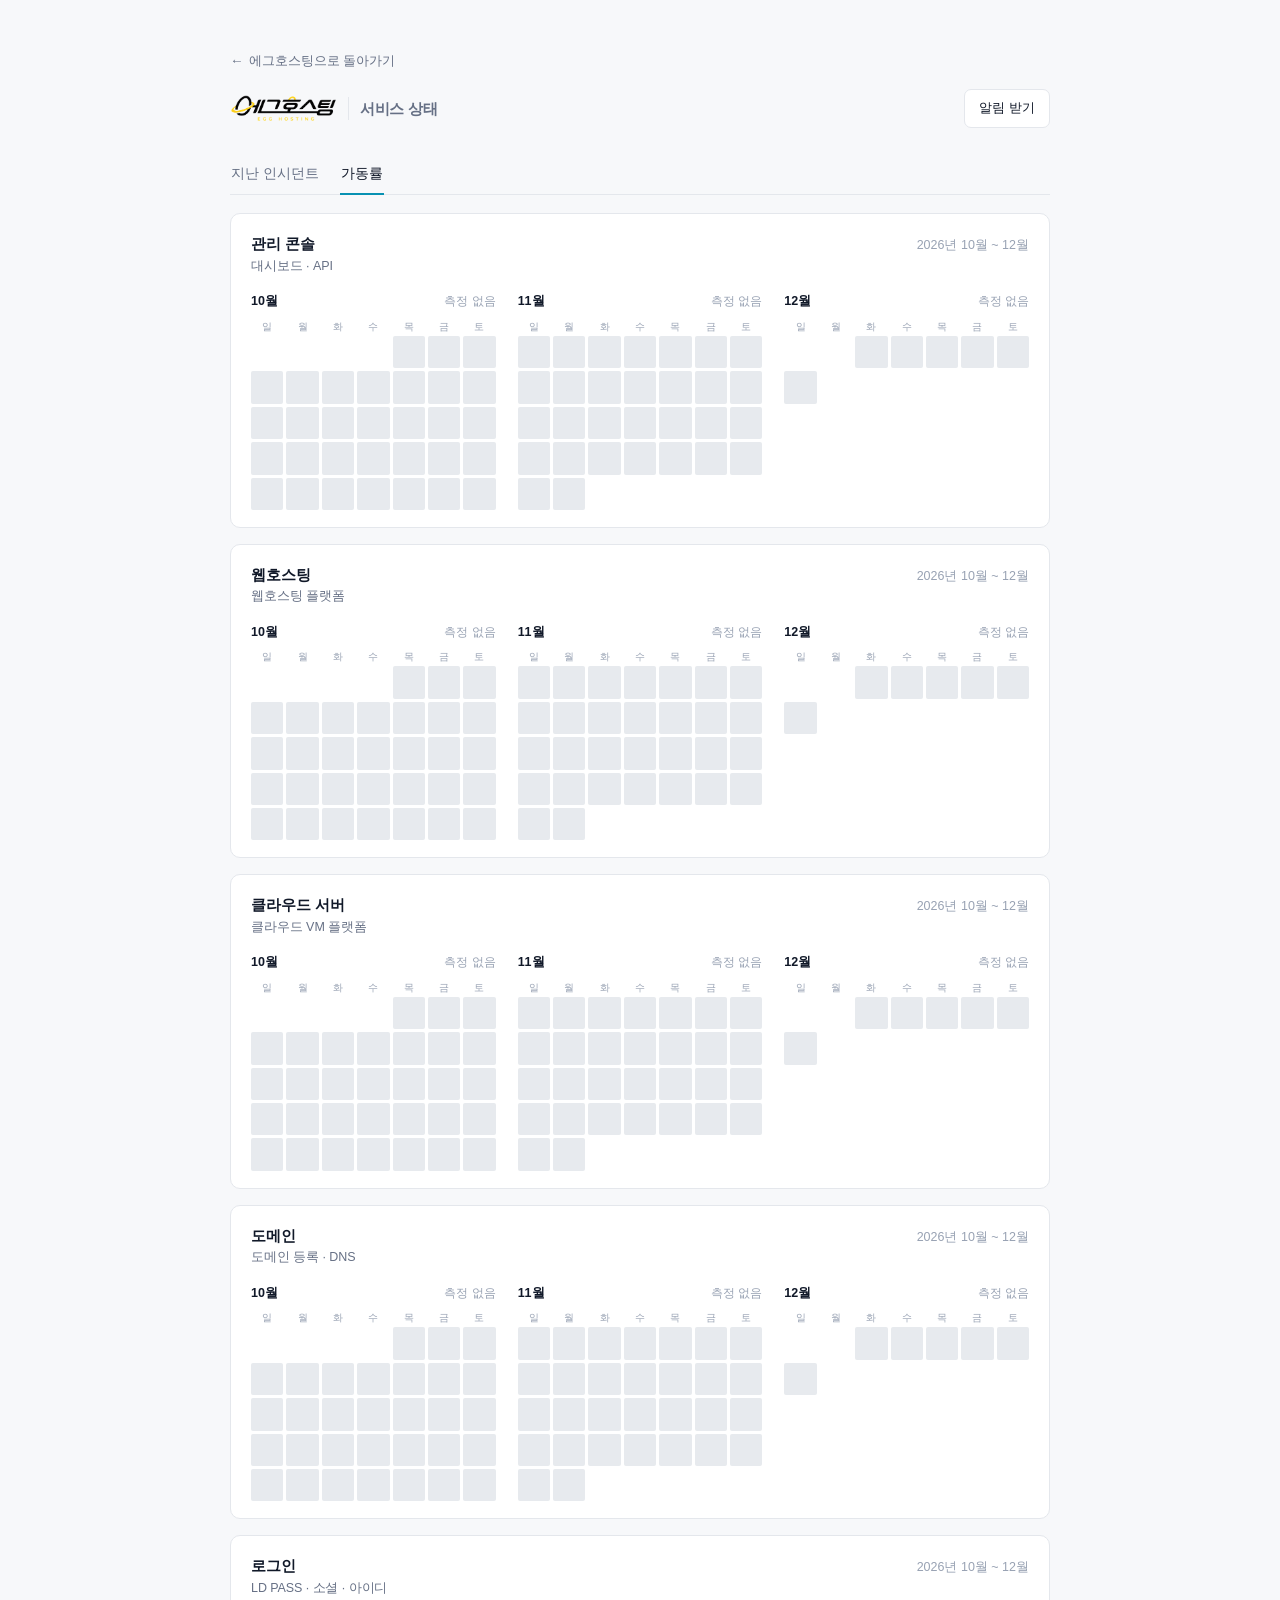
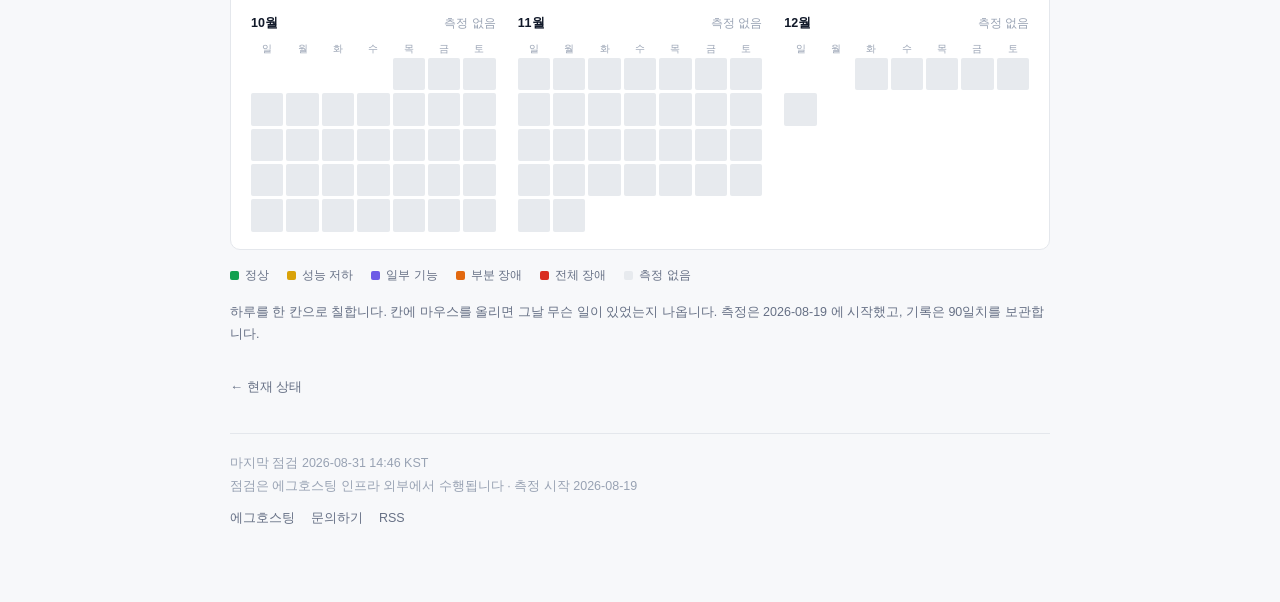
==== commit 77e3a055: "feat(status): 온 곳으로 돌아가는 줄 에구 푸터의 「상태」를 누르면 여기로 오는데 돌아갈 길이 없었다. 브라우저 뒤로가기를 아는 사람만 돌아갔다.  referrer 는 " ====
--- a/docs/uptime/index.html
+++ b/docs/uptime/index.html
@@ -50,6 +50,18 @@
 </head>
 <body>
 <div class="wrap">
+  <!--
+    상태판은 대개 다른 사이트에서 넘어와 보는 화면이다. 에구 푸터의 「상태」를
+    누르면 여기로 오는데, 돌아갈 길이 없어서 브라우저 뒤로가기를 아는 사람만
+    돌아갔다. 온 곳을 여기에 적어 준다.
+
+    기본값은 에그호스팅이다. 자바스크립트가 안 돌아도 아무 데도 못 가는
+    화면은 되지 않는다.
+  -->
+  <a class="back-site" id="back" href="https://egghosting.com" title="돌아가기">
+    <span class="arrow" aria-hidden="true">←</span><span id="backText">에그호스팅으로 돌아가기</span>
+  </a>
+
   <header>
     <div class="brand">
       <a href="https://egghosting.com" title="에그호스팅">
@@ -150,14 +162,16 @@
  * <p>잰 날만 센다. 측정 시작 전이나 빠진 날을 100%로 치면 실제보다 좋아 보인다.
  * 잰 날이 하나도 없으면 숫자를 만들지 않고 「측정 없음」이라고 쓴다.
  */
-function monthRate(perDay, y, m) {
+function monthRate(perDay, y, m, compId) {
+  /* 막대 색과 같은 기준으로 센다. 점검이 못 본 장애(인시던트)도 같이 깎는다 —
+     초록으로 칠해 놓고 %만 다르게 하면 앞뒤가 안 맞는다. */
   let ok = 0;
   let total = 0;
   let measured = 0;
   for (const { key } of daysOf(y, m)) {
     const c = perDay[key];
     if (!c || !c.total) continue;
-    ok += c.ok;
+    ok += c.total - badSamples(c, (INC_INDEX[compId] || {})[key] || []);
     total += c.total;
     measured += 1;
   }
@@ -179,7 +193,7 @@
   const fix = CORRECTIONS.find((c) => c.component === compId && c.day === key);
   return `<div class="t-date">${esc(longDate(key))}</div>
     <div class="t-state"><i class="${measured ? g.cls : ''}"></i>${esc(state)}</div>
-    ${measured && SHOW_UPTIME ? `<div class="t-sub">${esc(downtimeText(cell))}</div>` : ''}
+    ${measured && SHOW_UPTIME ? `<div class="t-sub">${esc(downtimeText(cell, incs))}</div>` : ''}
     ${cause ? `<div class="t-sub">${esc(cause)}</div>` : ''}
     ${slow ? `<div class="t-sub">느린 응답 ${slow}회</div>` : ''}
     ${fix ? `<div class="t-fix">보정됨 · ${esc(fix.reason)}</div>` : ''}`;
@@ -218,7 +232,7 @@
   document.getElementById('panel').innerHTML = comps.map((c) => {
     const perDay = daily[c.id] || {};
     const cal = months.map(({ y, m }) => {
-      const rate = monthRate(perDay, y, m);
+      const rate = monthRate(perDay, y, m, c.id);
       const blanks = Array.from({ length: firstDow(y, m) }, () => '<div class="day blank"></div>').join('');
       const cells = daysOf(y, m).map(({ key, future }) => {
         if (future) return '<div class="day blank"></div>';
--- a/docs/common.css
+++ b/docs/common.css
@@ -35,6 +35,20 @@
     line-height:1.55;-webkit-font-smoothing:antialiased;
   }
   .wrap{max-width:860px;margin:0 auto;padding:48px 20px 72px}
+
+  /*
+    이 상태판을 떠나 온 곳으로 돌아가는 줄. 헤더 위에 한 줄로 둔다.
+
+    상자를 씌우지 않는다 — 아래가 전부 카드라 버튼까지 카드로 만들면
+    화면이 상자 더미가 된다. 화살표와 이름만으로 눌러야 할 것으로 읽힌다.
+
+    아래쪽 .back(가동률 화면의 「← 현재 상태」)과 이름이 다르다.
+    그건 상태판 안에서 움직이는 링크고 이건 밖으로 나가는 링크다.
+  */
+  .back-site{display:inline-flex;align-items:baseline;gap:5px;margin-bottom:18px;
+    font-size:12.5px;color:var(--muted);text-decoration:none}
+  .back-site:hover{color:var(--fg)}
+  .back-site .arrow{font-size:13.5px;line-height:1}
 
   /* 헤더 · 구독 */
   header{display:flex;align-items:center;justify-content:space-between;gap:16px;
